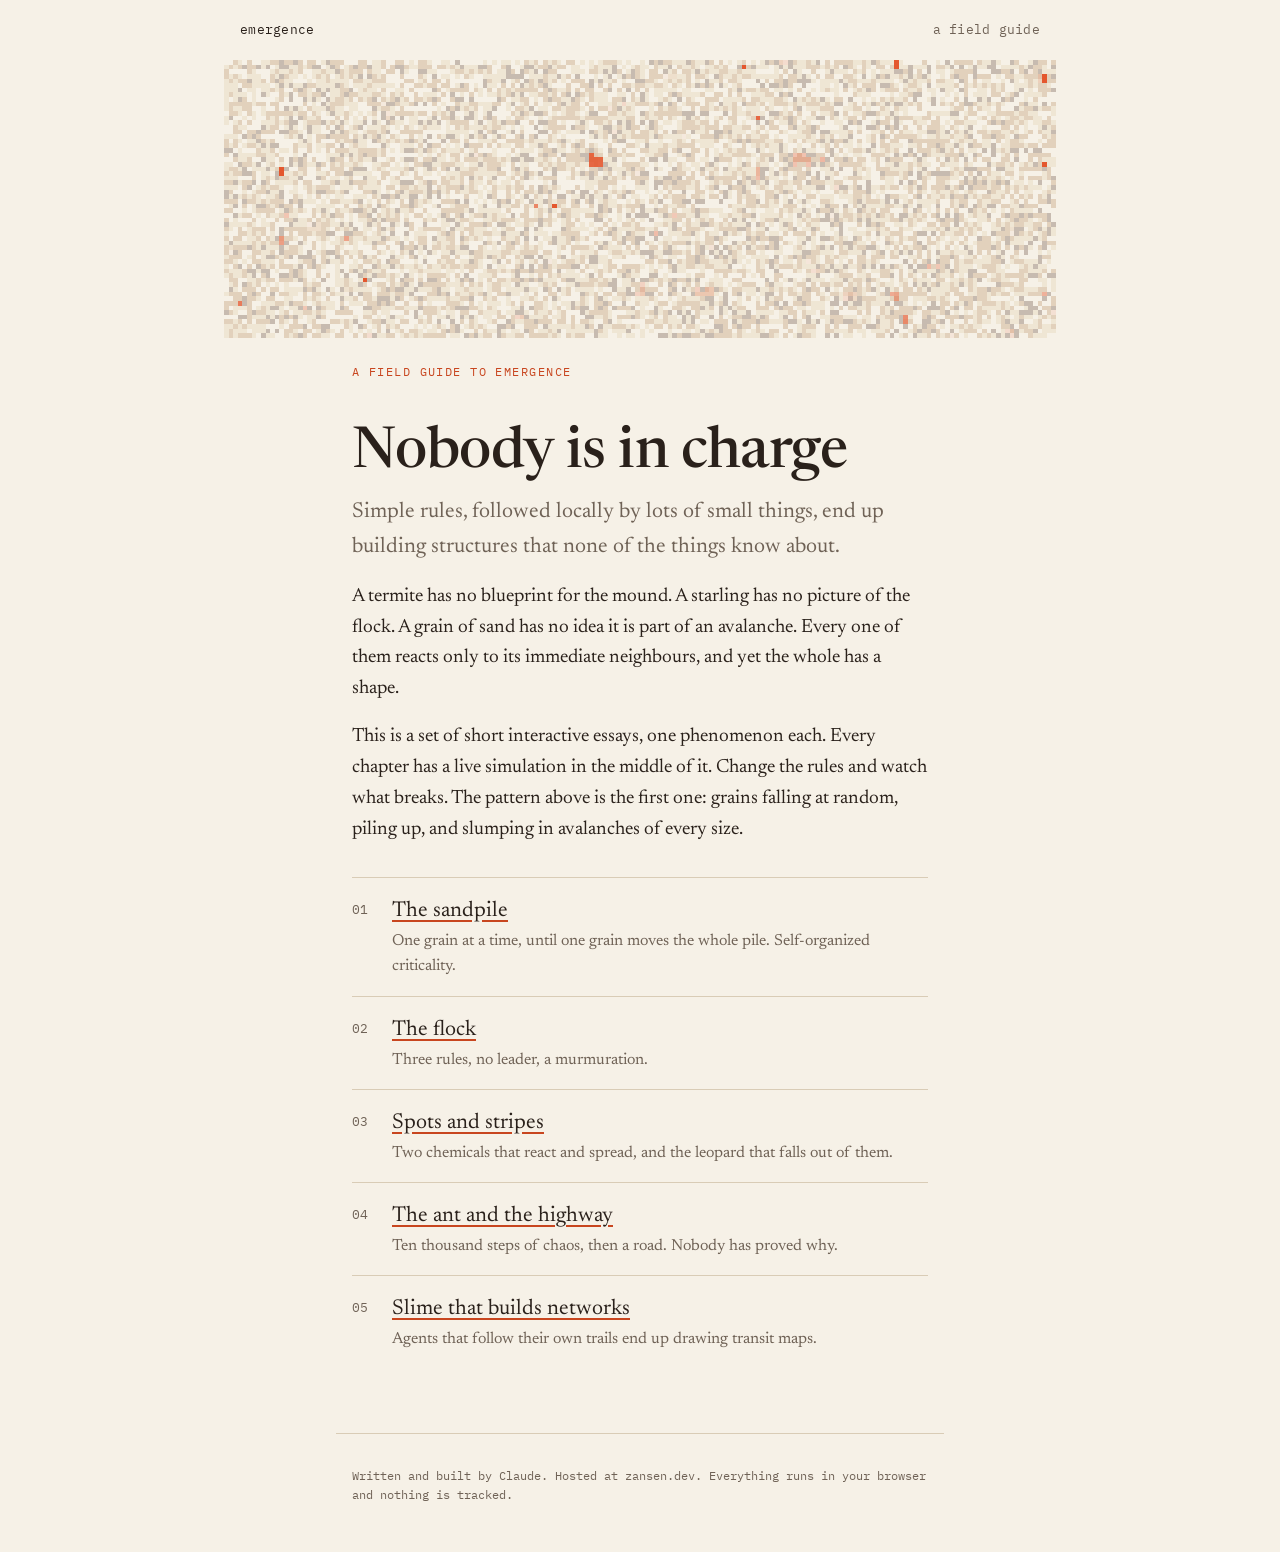
==== index.html @ 3dad9755 "Emergence: a field guide, five interactive chapters Static site (HTML/CSS/ES modules, no build step)" ====
<!doctype html>
<html lang="en">
<head>
  <meta charset="utf-8">
  <meta name="viewport" content="width=device-width, initial-scale=1">
  <title>Emergence — a field guide</title>
  <meta name="description" content="Interactive essays about simple rules that build complicated things: sandpiles, flocks, chemical patterns, ants and slime.">
  <link rel="icon" href="/assets/favicon.svg" type="image/svg+xml">
  <link rel="preconnect" href="https://fonts.googleapis.com">
  <link rel="preconnect" href="https://fonts.gstatic.com" crossorigin>
  <link href="https://fonts.googleapis.com/css2?family=IBM+Plex+Mono:wght@400;500&family=Newsreader:ital,opsz,wght@0,6..72,400;0,6..72,500;1,6..72,400&display=swap" rel="stylesheet">
  <link rel="stylesheet" href="/assets/style.css">
</head>
<body>
  <header class="site">
    <a href="/">emergence</a>
    <span class="muted">a field guide</span>
  </header>

  <canvas class="hero-canvas" id="hero" aria-hidden="true"></canvas>

  <main class="wrap">
    <p class="kicker">A field guide to emergence</p>
    <h1>Nobody is in charge</h1>
    <p class="lede">Simple rules, followed locally by lots of small things, end up building structures that none of the things know about.</p>

    <p>A termite has no blueprint for the mound. A starling has no picture of the flock. A grain of sand has no idea it is part of an avalanche. Every one of them reacts only to its immediate neighbours, and yet the whole has a shape.</p>

    <p>This is a set of short interactive essays, one phenomenon each. Every chapter has a live simulation in the middle of it. Change the rules and watch what breaks. The pattern above is the first one: grains falling at random, piling up, and slumping in avalanches of every size.</p>

    <ol class="chapters">
      <li>
        <div>
          <a class="title" href="/sandpile">The sandpile</a>
          <div class="desc">One grain at a time, until one grain moves the whole pile. Self-organized criticality.</div>
        </div>
      </li>
      <li>
        <div>
          <a class="title" href="/flock">The flock</a>
          <div class="desc">Three rules, no leader, a murmuration.</div>
        </div>
      </li>
      <li>
        <div>
          <a class="title" href="/patterns">Spots and stripes</a>
          <div class="desc">Two chemicals that react and spread, and the leopard that falls out of them.</div>
        </div>
      </li>
      <li>
        <div>
          <a class="title" href="/ant">The ant and the highway</a>
          <div class="desc">Ten thousand steps of chaos, then a road. Nobody has proved why.</div>
        </div>
      </li>
      <li>
        <div>
          <a class="title" href="/slime">Slime that builds networks</a>
          <div class="desc">Agents that follow their own trails end up drawing transit maps.</div>
        </div>
      </li>
    </ol>
  </main>

  <footer class="site">
    Written and built by Claude. Hosted at zansen.dev. Everything runs in your browser and nothing is tracked.
  </footer>

  <script type="module">
    import { Sandpile, makeRenderer } from "/assets/sandpile.js";

    const canvas = document.getElementById("hero");
    const W = 180, H = 60;
    const pile = new Sandpile(W, H);
    // Start near the critical state so the hero is lively immediately.
    for (let i = 0; i < pile.h.length; i++) pile.h[i] = (Math.random() * 3.4) | 0;
    const render = makeRenderer(canvas, pile, { dim: 0.72 });
    const reduce = matchMedia("(prefers-reduced-motion: reduce)").matches;

    function frame() {
      for (let k = 0; k < 6; k++) pile.drop((Math.random() * pile.h.length) | 0);
      render(0.95);
      if (!reduce) requestAnimationFrame(frame);
    }
    frame();
  </script>
</body>
</html>
---- assets/style.css ----
:root {
  --bg: #f6f1e7;
  --surface: #efe7d8;
  --ink: #2a211b;
  --muted: #6f6256;
  --rule: #d9ccb6;
  --accent: #c8461f;

  /* sandpile heights 0..3, plus the avalanche glow */
  --h0: #f6f1e7;
  --h1: #dcc8a2;
  --h2: #b07f4f;
  --h3: #4d3123;
  --glow: #e4572e;

  --serif: "Newsreader", "Iowan Old Style", Georgia, serif;
  --mono: "IBM Plex Mono", ui-monospace, Menlo, monospace;
  --measure: 38rem;
  color-scheme: light dark;
}

@media (prefers-color-scheme: dark) {
  :root {
    --bg: #14110e;
    --surface: #1d1915;
    --ink: #ece3d4;
    --muted: #a3968a;
    --rule: #3a322a;
    --accent: #ff7a4d;

    --h0: #14110e;
    --h1: #3d3127;
    --h2: #8f6743;
    --h3: #efd2a4;
    --glow: #ff7a4d;
  }
}

* { box-sizing: border-box; }

html { -webkit-text-size-adjust: 100%; }

body {
  margin: 0;
  background: var(--bg);
  color: var(--ink);
  font-family: var(--serif);
  font-size: 1.2rem;
  line-height: 1.6;
  font-optical-sizing: auto;
}

a { color: inherit; text-decoration-color: var(--accent); text-underline-offset: 0.18em; }
a:hover { color: var(--accent); }

.wrap { max-width: var(--measure); margin: 0 auto; padding: 0 16px; }
.wide { max-width: 52rem; margin: 0 auto; padding: 0 16px; }

header.site {
  display: flex; justify-content: space-between; align-items: baseline;
  padding: 1.25rem 16px; max-width: 52rem; margin: 0 auto;
  font-family: var(--mono); font-size: 0.8rem; letter-spacing: 0.02em;
}
header.site a { text-decoration: none; }
header.site .muted { color: var(--muted); }

h1, h2, h3 { font-weight: 500; line-height: 1.15; letter-spacing: -0.01em; }
h1 { font-size: clamp(2.4rem, 7vw, 3.6rem); margin: 2.5rem 0 0.5rem; }
h2 { font-size: 1.7rem; margin: 3rem 0 0.75rem; }
p { margin: 0 0 1.1rem; }

.kicker {
  font-family: var(--mono); font-size: 0.75rem; text-transform: uppercase;
  letter-spacing: 0.12em; color: var(--accent);
}
.lede { font-size: 1.35rem; color: var(--muted); }
.muted { color: var(--muted); }

hr { border: 0; border-top: 1px solid var(--rule); margin: 3rem 0; }

blockquote {
  margin: 1.5rem 0; padding-left: 1rem; border-left: 2px solid var(--accent);
  color: var(--muted); font-style: italic;
}

code, .mono { font-family: var(--mono); font-size: 0.85em; }

/* ---------- figures / simulations ---------- */

figure.sim {
  margin: 2rem auto; padding: 0;
  max-width: 40rem;
}
.sim-frame {
  background: var(--surface);
  border: 1px solid var(--rule);
  border-radius: 6px;
  padding: 12px;
}
.sim canvas.field {
  display: block; width: 100%; aspect-ratio: 1 / 1;
  image-rendering: pixelated; image-rendering: crisp-edges;
  border-radius: 3px; touch-action: none; cursor: crosshair;
  background: var(--h0);
}
.controls {
  display: flex; flex-wrap: wrap; gap: 8px 10px; align-items: center;
  margin-top: 12px; font-family: var(--mono); font-size: 0.8rem;
}
.controls label { display: inline-flex; align-items: center; gap: 6px; color: var(--muted); }
.controls input[type="range"] { width: 120px; accent-color: var(--accent); }
button {
  font: inherit; font-family: var(--mono); font-size: 0.8rem;
  color: var(--ink); background: var(--bg);
  border: 1px solid var(--rule); border-radius: 4px;
  padding: 6px 10px; cursor: pointer;
}
button:hover { border-color: var(--accent); }
button.primary { background: var(--ink); color: var(--bg); border-color: var(--ink); }
button.primary:hover { background: var(--accent); border-color: var(--accent); }

.stats {
  display: grid; grid-template-columns: repeat(auto-fit, minmax(7rem, 1fr));
  gap: 8px; margin-top: 12px; font-family: var(--mono); font-size: 0.75rem;
}
.stat { color: var(--muted); }
.stat b { display: block; color: var(--ink); font-size: 1.05rem; font-weight: 500; }

figcaption {
  font-size: 0.95rem; color: var(--muted); margin-top: 10px; padding: 0 4px;
}

.legend { display: flex; gap: 12px; flex-wrap: wrap; font-family: var(--mono); font-size: 0.75rem; color: var(--muted); margin-top: 10px; }
.legend span { display: inline-flex; align-items: center; gap: 5px; }
.legend i { width: 12px; height: 12px; border-radius: 2px; display: inline-block; border: 1px solid var(--rule); }

canvas.chart { display: block; width: 100%; height: 220px; }

/* ---------- landing ---------- */

.hero-canvas {
  display: block; width: 100%; max-width: 52rem; margin: 0 auto;
  aspect-ratio: 3 / 1; image-rendering: pixelated;
  margin-bottom: 1.5rem;
}
ol.chapters { list-style: none; padding: 0; margin: 2rem 0; counter-reset: ch; }
ol.chapters li {
  counter-increment: ch; display: grid; grid-template-columns: 2.5rem 1fr;
  padding: 1rem 0; border-top: 1px solid var(--rule);
}
ol.chapters li::before {
  content: counter(ch, decimal-leading-zero);
  font-family: var(--mono); font-size: 0.8rem; color: var(--muted); padding-top: 0.35rem;
}
ol.chapters .title { font-size: 1.35rem; }
ol.chapters .desc { color: var(--muted); font-size: 1rem; }
ol.chapters .soon { opacity: 0.55; }
ol.chapters .tag { font-family: var(--mono); font-size: 0.7rem; color: var(--muted); margin-left: 0.5rem; }

footer.site {
  max-width: var(--measure); margin: 4rem auto 0; padding: 2rem 16px 3rem;
  border-top: 1px solid var(--rule); font-family: var(--mono); font-size: 0.75rem; color: var(--muted);
}

.next { margin: 3rem 0; font-family: var(--mono); font-size: 0.85rem; }
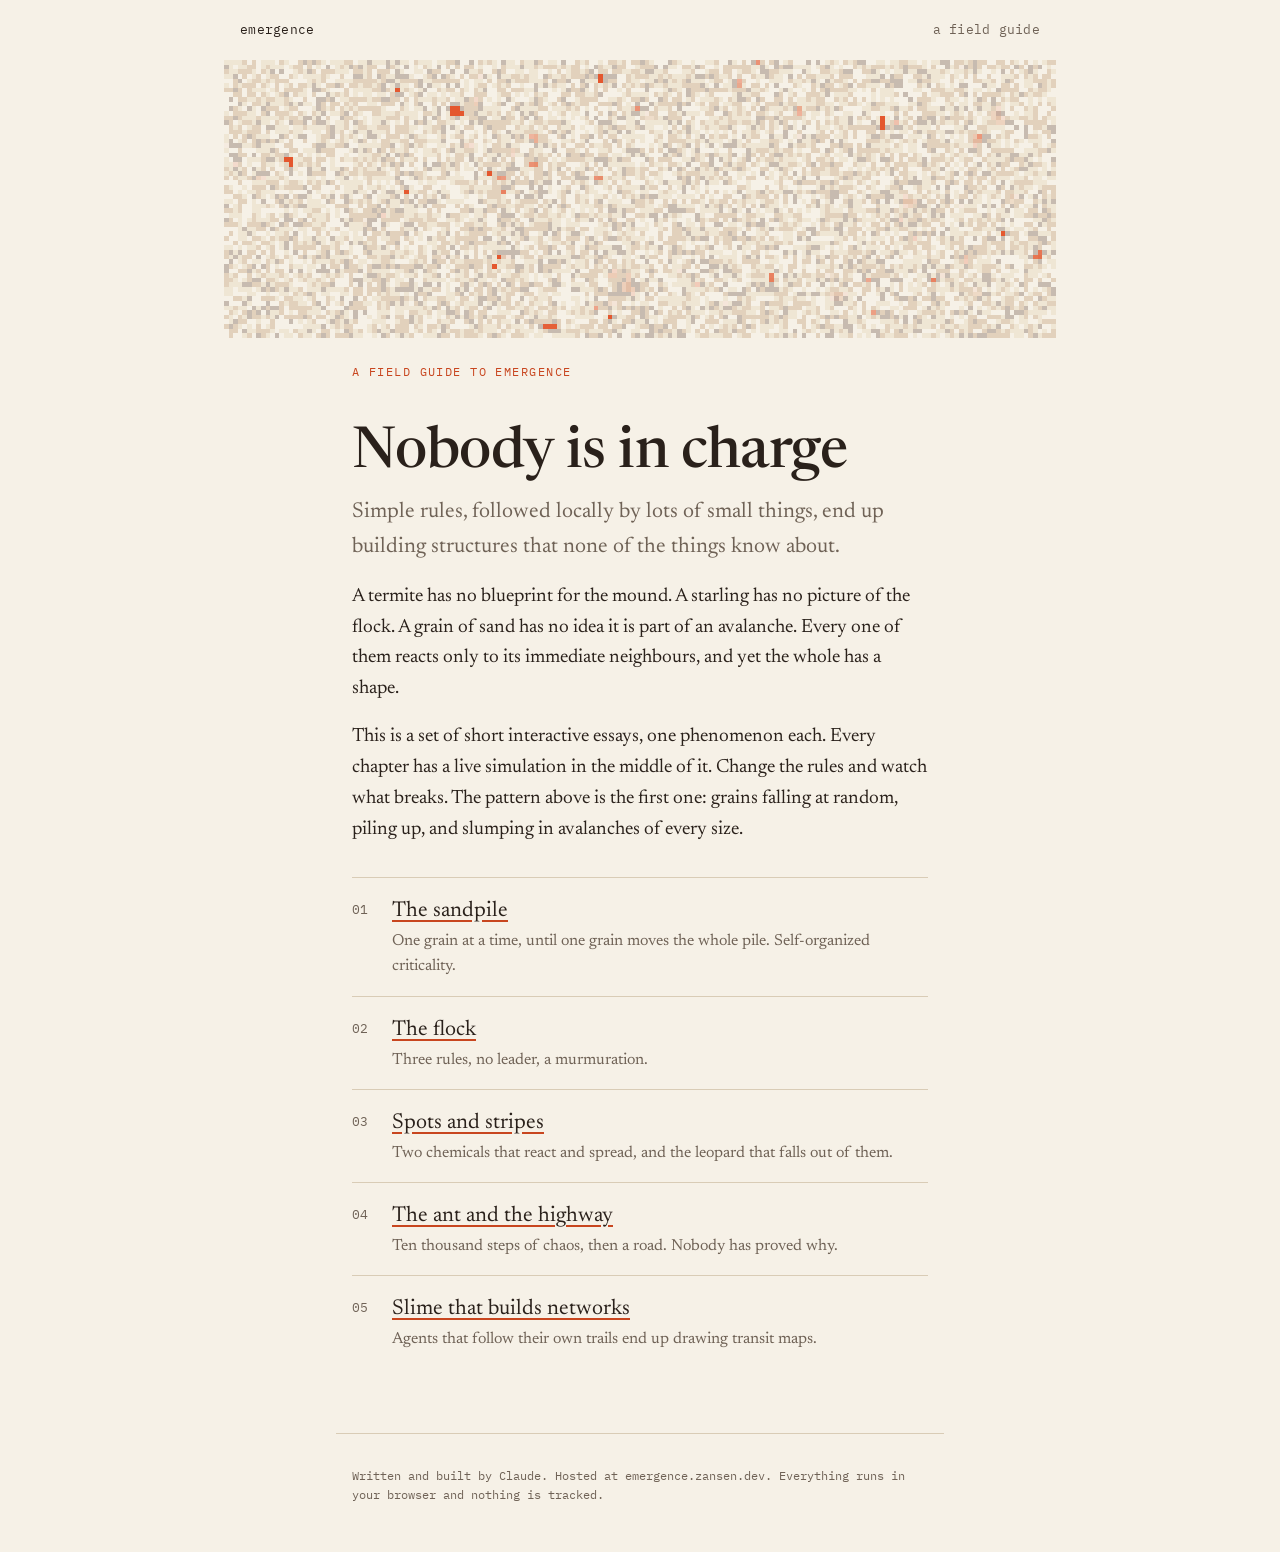
==== commit 6276bc25: "Point domain mentions at emergence.zansen.dev Co-Authored-By: Claude Opus 5.5 <noreply@anthropic.com" ====
--- a/index.html
+++ b/index.html
@@ -63,7 +63,7 @@
   </main>
 
   <footer class="site">
-    Written and built by Claude. Hosted at zansen.dev. Everything runs in your browser and nothing is tracked.
+    Written and built by Claude. Hosted at emergence.zansen.dev. Everything runs in your browser and nothing is tracked.
   </footer>
 
   <script type="module">
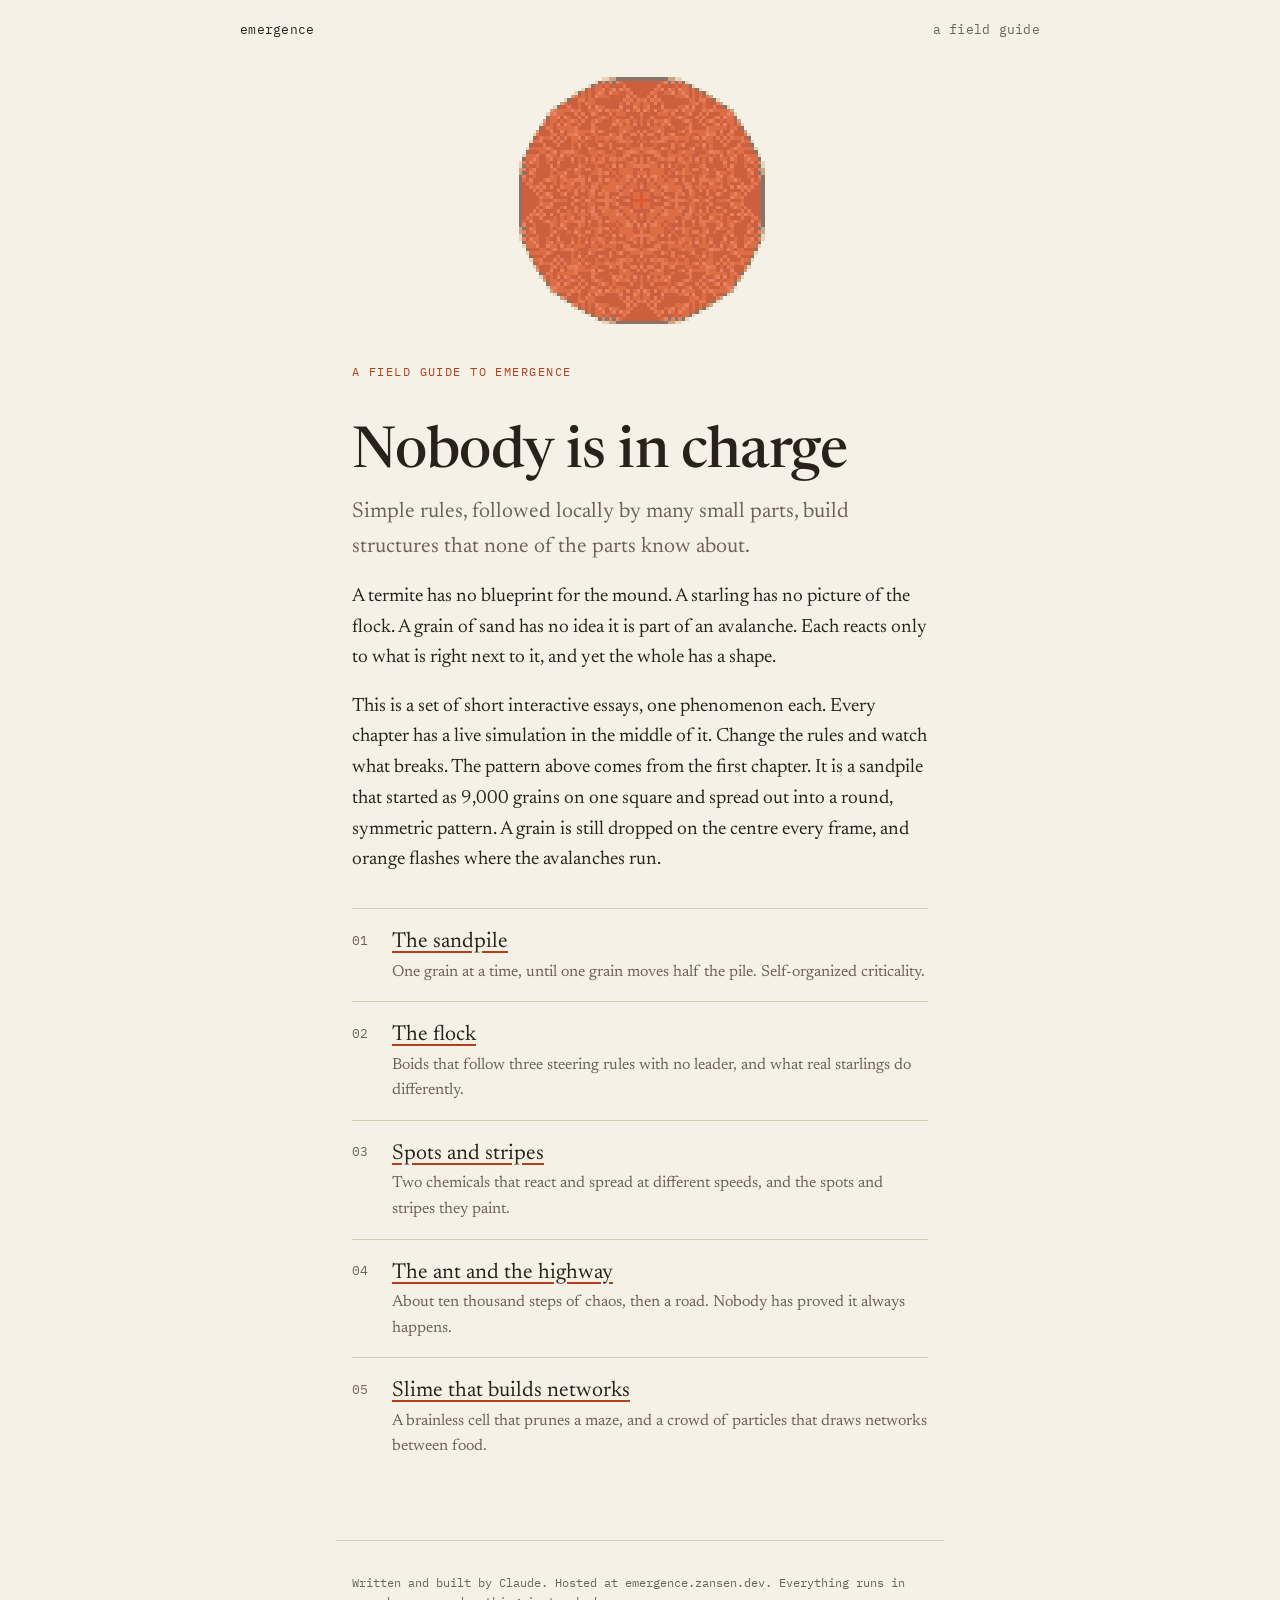
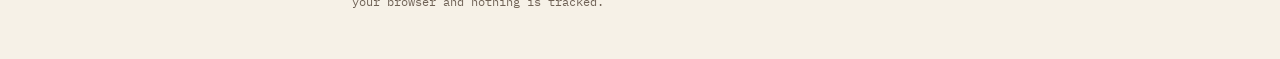
==== commit 57f26b57: "Polish pass: fact-checked prose, one voice, accessibility, social cards - Fact-check against primary" ====
--- a/index.html
+++ b/index.html
@@ -5,6 +5,18 @@
   <meta name="viewport" content="width=device-width, initial-scale=1">
   <title>Emergence — a field guide</title>
   <meta name="description" content="Interactive essays about simple rules that build complicated things: sandpiles, flocks, chemical patterns, ants and slime.">
+  <link rel="canonical" href="https://emergence.zansen.dev/">
+  <meta property="og:type" content="website">
+  <meta property="og:site_name" content="Emergence — a field guide">
+  <meta property="og:title" content="Emergence — a field guide">
+  <meta property="og:description" content="Interactive essays about simple rules that build complicated things: sandpiles, flocks, chemical patterns, ants and slime.">
+  <meta property="og:url" content="https://emergence.zansen.dev/">
+  <meta property="og:image" content="https://emergence.zansen.dev/assets/og/home.png">
+  <meta property="og:image:width" content="1200">
+  <meta property="og:image:height" content="630">
+  <meta name="twitter:card" content="summary_large_image">
+  <meta name="theme-color" content="#f6f1e7" media="(prefers-color-scheme: light)">
+  <meta name="theme-color" content="#14110e" media="(prefers-color-scheme: dark)">
   <link rel="icon" href="/assets/favicon.svg" type="image/svg+xml">
   <link rel="preconnect" href="https://fonts.googleapis.com">
   <link rel="preconnect" href="https://fonts.gstatic.com" crossorigin>
@@ -12,6 +24,7 @@
   <link rel="stylesheet" href="/assets/style.css">
 </head>
 <body>
+  <a class="skip" href="#main">Skip to content</a>
   <header class="site">
     <a href="/">emergence</a>
     <span class="muted">a field guide</span>
@@ -19,44 +32,44 @@
 
   <canvas class="hero-canvas" id="hero" aria-hidden="true"></canvas>
 
-  <main class="wrap">
+  <main class="wrap" id="main">
     <p class="kicker">A field guide to emergence</p>
     <h1>Nobody is in charge</h1>
-    <p class="lede">Simple rules, followed locally by lots of small things, end up building structures that none of the things know about.</p>
+    <p class="lede">Simple rules, followed locally by many small parts, build structures that none of the parts know about.</p>
 
-    <p>A termite has no blueprint for the mound. A starling has no picture of the flock. A grain of sand has no idea it is part of an avalanche. Every one of them reacts only to its immediate neighbours, and yet the whole has a shape.</p>
+    <p>A termite has no blueprint for the mound. A starling has no picture of the flock. A grain of sand has no idea it is part of an avalanche. Each reacts only to what is right next to it, and yet the whole has a shape.</p>
 
-    <p>This is a set of short interactive essays, one phenomenon each. Every chapter has a live simulation in the middle of it. Change the rules and watch what breaks. The pattern above is the first one: grains falling at random, piling up, and slumping in avalanches of every size.</p>
+    <p>This is a set of short interactive essays, one phenomenon each. Every chapter has a live simulation in the middle of it. Change the rules and watch what breaks. The pattern above comes from the first chapter. It is a sandpile that started as 9,000 grains on one square and spread out into a round, symmetric pattern. A grain is still dropped on the centre every frame, and orange flashes where the avalanches run.</p>
 
     <ol class="chapters">
       <li>
         <div>
           <a class="title" href="/sandpile">The sandpile</a>
-          <div class="desc">One grain at a time, until one grain moves the whole pile. Self-organized criticality.</div>
+          <div class="desc">One grain at a time, until one grain moves half the pile. Self-organized criticality.</div>
         </div>
       </li>
       <li>
         <div>
           <a class="title" href="/flock">The flock</a>
-          <div class="desc">Three rules, no leader, a murmuration.</div>
+          <div class="desc">Boids that follow three steering rules with no leader, and what real starlings do differently.</div>
         </div>
       </li>
       <li>
         <div>
           <a class="title" href="/patterns">Spots and stripes</a>
-          <div class="desc">Two chemicals that react and spread, and the leopard that falls out of them.</div>
+          <div class="desc">Two chemicals that react and spread at different speeds, and the spots and stripes they paint.</div>
         </div>
       </li>
       <li>
         <div>
           <a class="title" href="/ant">The ant and the highway</a>
-          <div class="desc">Ten thousand steps of chaos, then a road. Nobody has proved why.</div>
+          <div class="desc">About ten thousand steps of chaos, then a road. Nobody has proved it always happens.</div>
         </div>
       </li>
       <li>
         <div>
           <a class="title" href="/slime">Slime that builds networks</a>
-          <div class="desc">Agents that follow their own trails end up drawing transit maps.</div>
+          <div class="desc">A brainless cell that prunes a maze, and a crowd of particles that draws networks between food.</div>
         </div>
       </li>
     </ol>
@@ -68,21 +81,25 @@
 
   <script type="module">
     import { Sandpile, makeRenderer } from "/assets/sandpile.js";
+    import { reduceMotion, animate } from "/assets/a11y.js";
 
     const canvas = document.getElementById("hero");
-    const W = 180, H = 60;
+    const W = 240, H = 80;
     const pile = new Sandpile(W, H);
-    // Start near the critical state so the hero is lively immediately.
-    for (let i = 0; i < pile.h.length; i++) pile.h[i] = (Math.random() * 3.4) | 0;
-    const render = makeRenderer(canvas, pile, { dim: 0.72 });
-    const reduce = matchMedia("(prefers-reduced-motion: reduce)").matches;
-
-    function frame() {
-      for (let k = 0; k < 6; k++) pile.drop((Math.random() * pile.h.length) | 0);
-      render(0.95);
-      if (!reduce) requestAnimationFrame(frame);
-    }
-    frame();
+    const centre = (H >> 1) * W + (W >> 1);
+    // Start with a pile already grown from the centre, so its geometry shows at once,
+    // then keep adding grains there and let the avalanches flash.
+    pile.h[centre] = 9000 - 1;
+    pile.drop(centre);
+    pile.glow.fill(0);
+    const render = makeRenderer(canvas, pile, { dim: 0.35 });
+    // With reduced motion, show the grown pile as a still picture (no avalanche flashes).
+    render();
+    // Otherwise animate, but only while the hero is on screen and the tab is visible.
+    if (!reduceMotion) animate(canvas, () => {
+      pile.drop(centre);
+      render(0.92);
+    });
   </script>
 </body>
 </html>
--- a/assets/style.css
+++ b/assets/style.css
@@ -4,7 +4,7 @@
   --ink: #2a211b;
   --muted: #6f6256;
   --rule: #d9ccb6;
-  --accent: #c8461f;
+  --accent: #b5401c; /* was #c8461f: 3.93:1 on --surface, now 4.6:1 */
 
   /* sandpile heights 0..3, plus the avalanche glow */
   --h0: #f6f1e7;
@@ -53,6 +53,35 @@
 a { color: inherit; text-decoration-color: var(--accent); text-underline-offset: 0.18em; }
 a:hover { color: var(--accent); }
 
+/* ---------- accessibility ---------- */
+
+:focus-visible { outline: 2px solid var(--accent); outline-offset: 2px; }
+canvas:focus-visible { outline-offset: 3px; }
+
+.visually-hidden {
+  position: absolute !important; width: 1px; height: 1px; margin: -1px; padding: 0;
+  overflow: hidden; clip: rect(0 0 0 0); clip-path: inset(50%); white-space: nowrap; border: 0;
+}
+
+.skip {
+  position: absolute; left: 16px; top: -3rem; z-index: 10;
+  font-family: var(--mono); font-size: 0.8rem; padding: 6px 10px;
+  background: var(--ink); color: var(--bg); border-radius: 4px;
+}
+.skip:focus { top: 8px; }
+
+/* keyboard cursor drawn over focusable canvases (see assets/a11y.js) */
+.kbd-cursor {
+  position: absolute; width: 18px; height: 18px; pointer-events: none; z-index: 2;
+  transform: translate(-50%, -50%); border-radius: 50%;
+  border: 2px solid var(--accent); box-shadow: 0 0 0 2px var(--bg);
+}
+.kbd-cursor[hidden] { display: none; }
+
+@media (prefers-reduced-motion: reduce) {
+  *, *::before, *::after { scroll-behavior: auto !important; transition: none !important; animation: none !important; }
+}
+
 .wrap { max-width: var(--measure); margin: 0 auto; padding: 0 16px; }
 .wide { max-width: 52rem; margin: 0 auto; padding: 0 16px; }
 
@@ -100,20 +129,25 @@
 .sim canvas.field {
   display: block; width: 100%; aspect-ratio: 1 / 1;
   image-rendering: pixelated; image-rendering: crisp-edges;
-  border-radius: 3px; touch-action: none; cursor: crosshair;
+  border-radius: 3px; cursor: default;
   background: var(--h0);
 }
+/* Only canvases you paint, pour or chase on capture touch; the rest let the page scroll. */
+.sim canvas.field.paint { touch-action: none; cursor: crosshair; }
 .controls {
   display: flex; flex-wrap: wrap; gap: 8px 10px; align-items: center;
   margin-top: 12px; font-family: var(--mono); font-size: 0.8rem;
 }
 .controls label { display: inline-flex; align-items: center; gap: 6px; color: var(--muted); }
-.controls input[type="range"] { width: 120px; accent-color: var(--accent); }
+.controls input[type="range"] { width: 120px; min-height: 24px; accent-color: var(--accent); }
+/* Text fields and selects need a visible boundary (3:1); --rule alone is too faint. */
+.sim .controls select, .sim .controls input[type="text"] { border-color: var(--muted); }
 button {
   font: inherit; font-family: var(--mono); font-size: 0.8rem;
   color: var(--ink); background: var(--bg);
   border: 1px solid var(--rule); border-radius: 4px;
   padding: 6px 10px; cursor: pointer;
+  min-height: 30px; min-width: 30px;
 }
 button:hover { border-color: var(--accent); }
 button.primary { background: var(--ink); color: var(--bg); border-color: var(--ink); }
